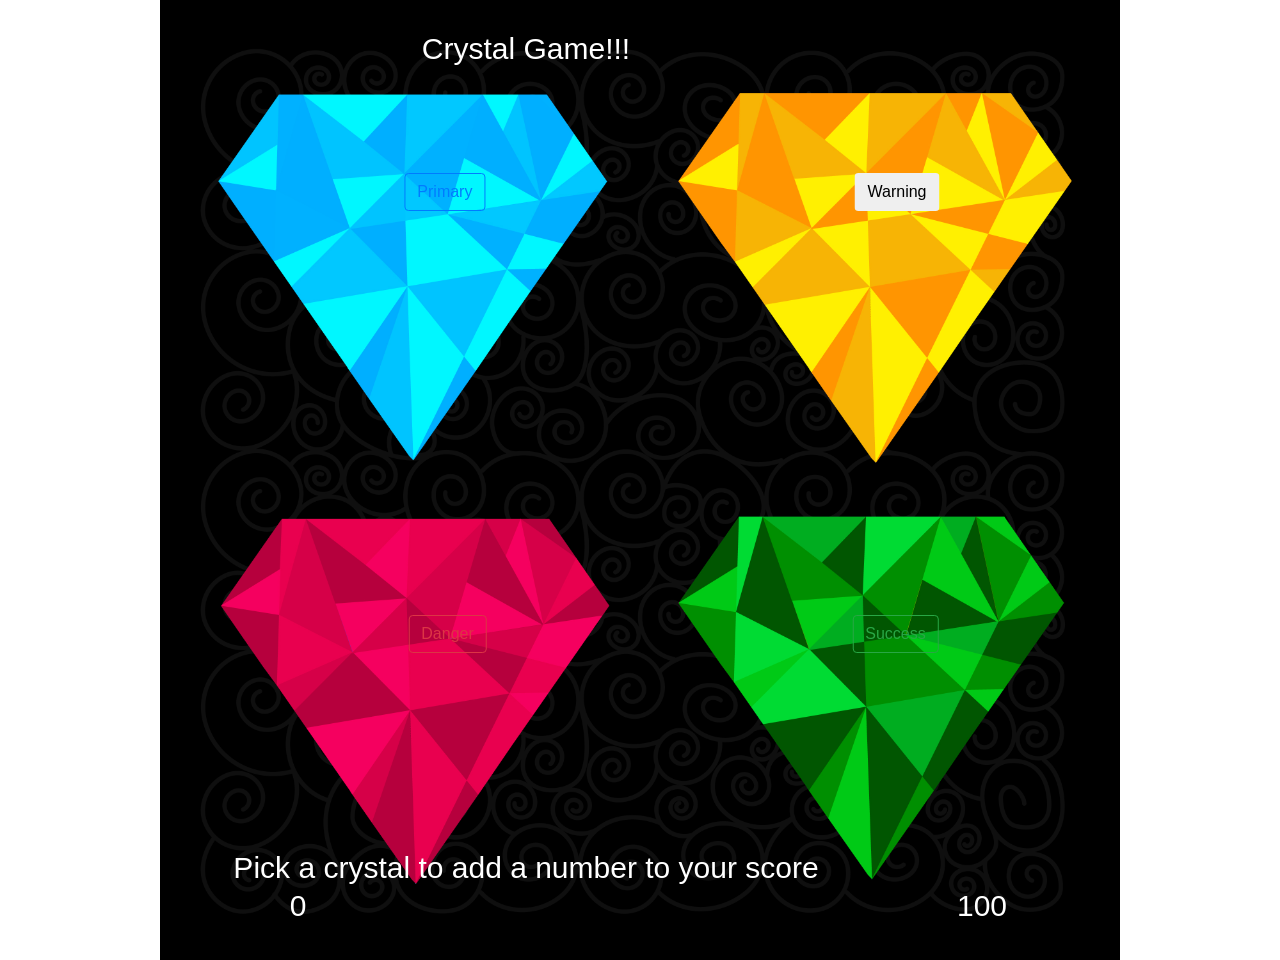
==== index.html @ 06ac91a3 "renamed file to index" ====
<!DOCTYPE html>
<html lang="en">

<head>
    <meta charset="UTF-8">
    <meta name="viewport" content="width=device-width, initial-scale=1.0">
    <title>Crystal Game</title>
    <link rel="stylesheet" type="text/css" href="css/style.css">
    <link rel="stylesheet" type="text/css" href="https://meyerweb.com/eric/tools/css/reset/reset.css">
    <link rel="stylesheet" href="https://maxcdn.bootstrapcdn.com/bootstrap/4.0.0/css/bootstrap.min.css"
        integrity="sha384-Gn5384xqQ1aoWXA+058RXPxPg6fy4IWvTNh0E263XmFcJlSAwiGgFAW/dAiS6JXm" crossorigin="anonymous">

    <script type="text/javascript" src="https://code.jquery.com/jquery-3.5.1.js"
        integrity="sha256-QWo7LDvxbWT2tbbQ97B53yJnYU3WhH/C8ycbRAkjPDc=" crossorigin="anonymous"></script>
</head>

<body>
    <div class="container">
        <img src="images/background-image.jpg" alt="crystal image" style="width:960px;">
        <div class="heading">Crystal Game!!!</div>
        <div class="bottom-right">Pick a crystal to add a number to your score</div>
        <div class="scoreboard"></div>
        <div class="targetscore"></div>
        <button type="button" class="btn btn-outline-primary bluegem" id="bluegem">Primary</button>
        <button type="button" class="btn btn-outline-success" id="greenie">Success</button>
        <button type="button" class="btn btn-warning- yellowgem" id="yellowButton">Warning</button>
        <button type="button" class="btn btn-outline-danger" id="ruby">Danger</button>
    </div>

    <script>


        var score = 0;
        var targetNumber = 100
        var numberOptions = [10, 5, 3, 7];

        $(".scoreboard").text(score);
        $(".targetscore").text(targetNumber);




        $(".btn").on("click", function(){
               
               
        var myId=$(this).attr("id");
           if(myId==="bluegem"){
        score += numberOptions[10];
        console.log("bluegem Clicked");

    }
    else if (myId==="yellowButton"){
        score += numberOptions[3];
        console.log("yellowButton Clicked");

    }
    else if(myId==="greenie"){
        score += numberOptions[5];
        console.log("greenie clicked");
    }
    else if(myId=="ruby"){
        score += numberOptions[7];
        console.log("ruby clicked");
    }
    if(score === targetNumber){
        alert("You Win!");
        score=0;
        targetNumber=mathRandom(max);
    }
$(".scoreboard").text(score);
$(".targetscore").text(targetNumber);
        });
    </script>

    </body>
    </html>
---- css/style.css ----
.crystal-images{
height: 960px;
width:960px;
text-align:center;
position:relative;
}

.heading{
    top: 5%; left: 40%;
    transform:translate(-50%,-50%);
    position : absolute;     

}
.bottom-right{
position: absolute;
bottom: 5%; left: 40%;
transform: translate(-50%,-50%);
}
.container{
    position:relative;
    text-align:center;
    color:white;
    font-size: 30px;
}
.bluegem{
    position:absolute;
top:20%; right:60%;
transform:translate(-50%,-50%);
}    
.yellowgem{
    position: absolute;
    top:20%; right: 20%;
    transform: translate(-50%,-50%);
}
.btn-outline-danger{
    position:absolute;
    bottom: 30%; right:60%;
    transform:translate(-50%,-50%);
}
.btn-outline-success{
    position:absolute;
    bottom:30%; right:20%;
    transform:translate(-50%,-50%);
}
.scoreboard{
    position:absolute;
    bottom:1%;
    left:20%;
    transform:translate(-50%,-50%);
    color:white;
}
.targetscore{
position:absolute;
bottom:1%;
left:80%;
transform:translate(-50%,-50%);
color:white;
}
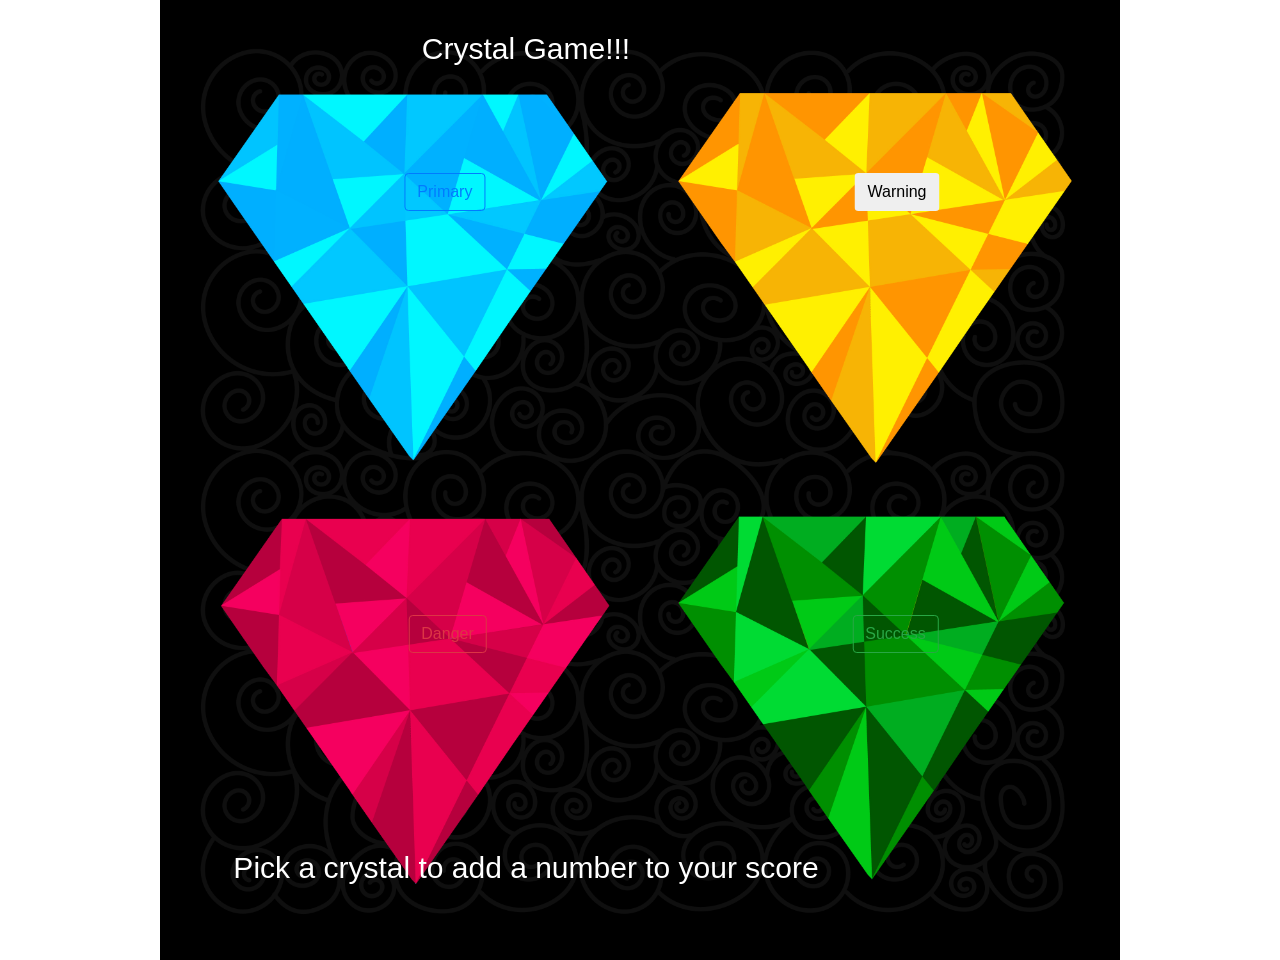
==== commit 15310923: "repaired javascript" ====
--- a/index.html
+++ b/index.html
@@ -9,9 +9,12 @@
     <link rel="stylesheet" type="text/css" href="https://meyerweb.com/eric/tools/css/reset/reset.css">
     <link rel="stylesheet" href="https://maxcdn.bootstrapcdn.com/bootstrap/4.0.0/css/bootstrap.min.css"
         integrity="sha384-Gn5384xqQ1aoWXA+058RXPxPg6fy4IWvTNh0E263XmFcJlSAwiGgFAW/dAiS6JXm" crossorigin="anonymous">
-
+   
     <script type="text/javascript" src="https://code.jquery.com/jquery-3.5.1.js"
         integrity="sha256-QWo7LDvxbWT2tbbQ97B53yJnYU3WhH/C8ycbRAkjPDc=" crossorigin="anonymous"></script>
+        <script scr="/javascript/game.js"></script>
+    
+
 </head>
 
 <body>
@@ -27,50 +30,8 @@
         <button type="button" class="btn btn-outline-danger" id="ruby">Danger</button>
     </div>
 
-    <script>
 
 
-        var score = 0;
-        var targetNumber = 100
-        var numberOptions = [10, 5, 3, 7];
+</body>
 
-        $(".scoreboard").text(score);
-        $(".targetscore").text(targetNumber);
-
-
-
-
-        $(".btn").on("click", function(){
-               
-               
-        var myId=$(this).attr("id");
-           if(myId==="bluegem"){
-        score += numberOptions[10];
-        console.log("bluegem Clicked");
-
-    }
-    else if (myId==="yellowButton"){
-        score += numberOptions[3];
-        console.log("yellowButton Clicked");
-
-    }
-    else if(myId==="greenie"){
-        score += numberOptions[5];
-        console.log("greenie clicked");
-    }
-    else if(myId=="ruby"){
-        score += numberOptions[7];
-        console.log("ruby clicked");
-    }
-    if(score === targetNumber){
-        alert("You Win!");
-        score=0;
-        targetNumber=mathRandom(max);
-    }
-$(".scoreboard").text(score);
-$(".targetscore").text(targetNumber);
-        });
-    </script>
-
-    </body>
-    </html>
+</html>
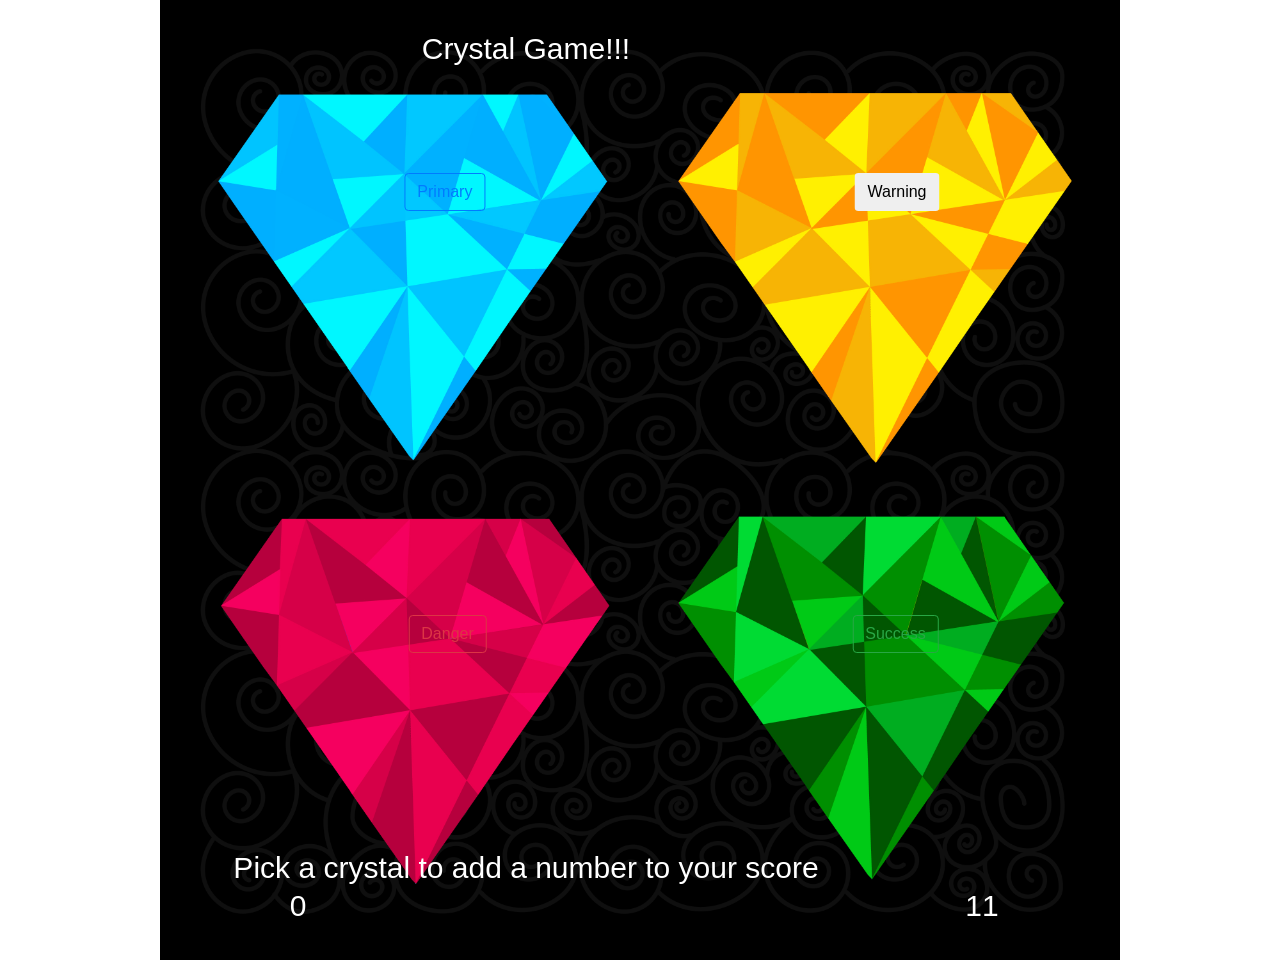
==== commit 16bd178b: "made javascript functional" ====
--- a/index.html
+++ b/index.html
@@ -9,11 +9,11 @@
     <link rel="stylesheet" type="text/css" href="https://meyerweb.com/eric/tools/css/reset/reset.css">
     <link rel="stylesheet" href="https://maxcdn.bootstrapcdn.com/bootstrap/4.0.0/css/bootstrap.min.css"
         integrity="sha384-Gn5384xqQ1aoWXA+058RXPxPg6fy4IWvTNh0E263XmFcJlSAwiGgFAW/dAiS6JXm" crossorigin="anonymous">
-   
+
     <script type="text/javascript" src="https://code.jquery.com/jquery-3.5.1.js"
         integrity="sha256-QWo7LDvxbWT2tbbQ97B53yJnYU3WhH/C8ycbRAkjPDc=" crossorigin="anonymous"></script>
-        <script scr="/javascript/game.js"></script>
-    
+    <script type="text/javascript" src="javascript/game.js"></script>
+
 
 </head>
 
